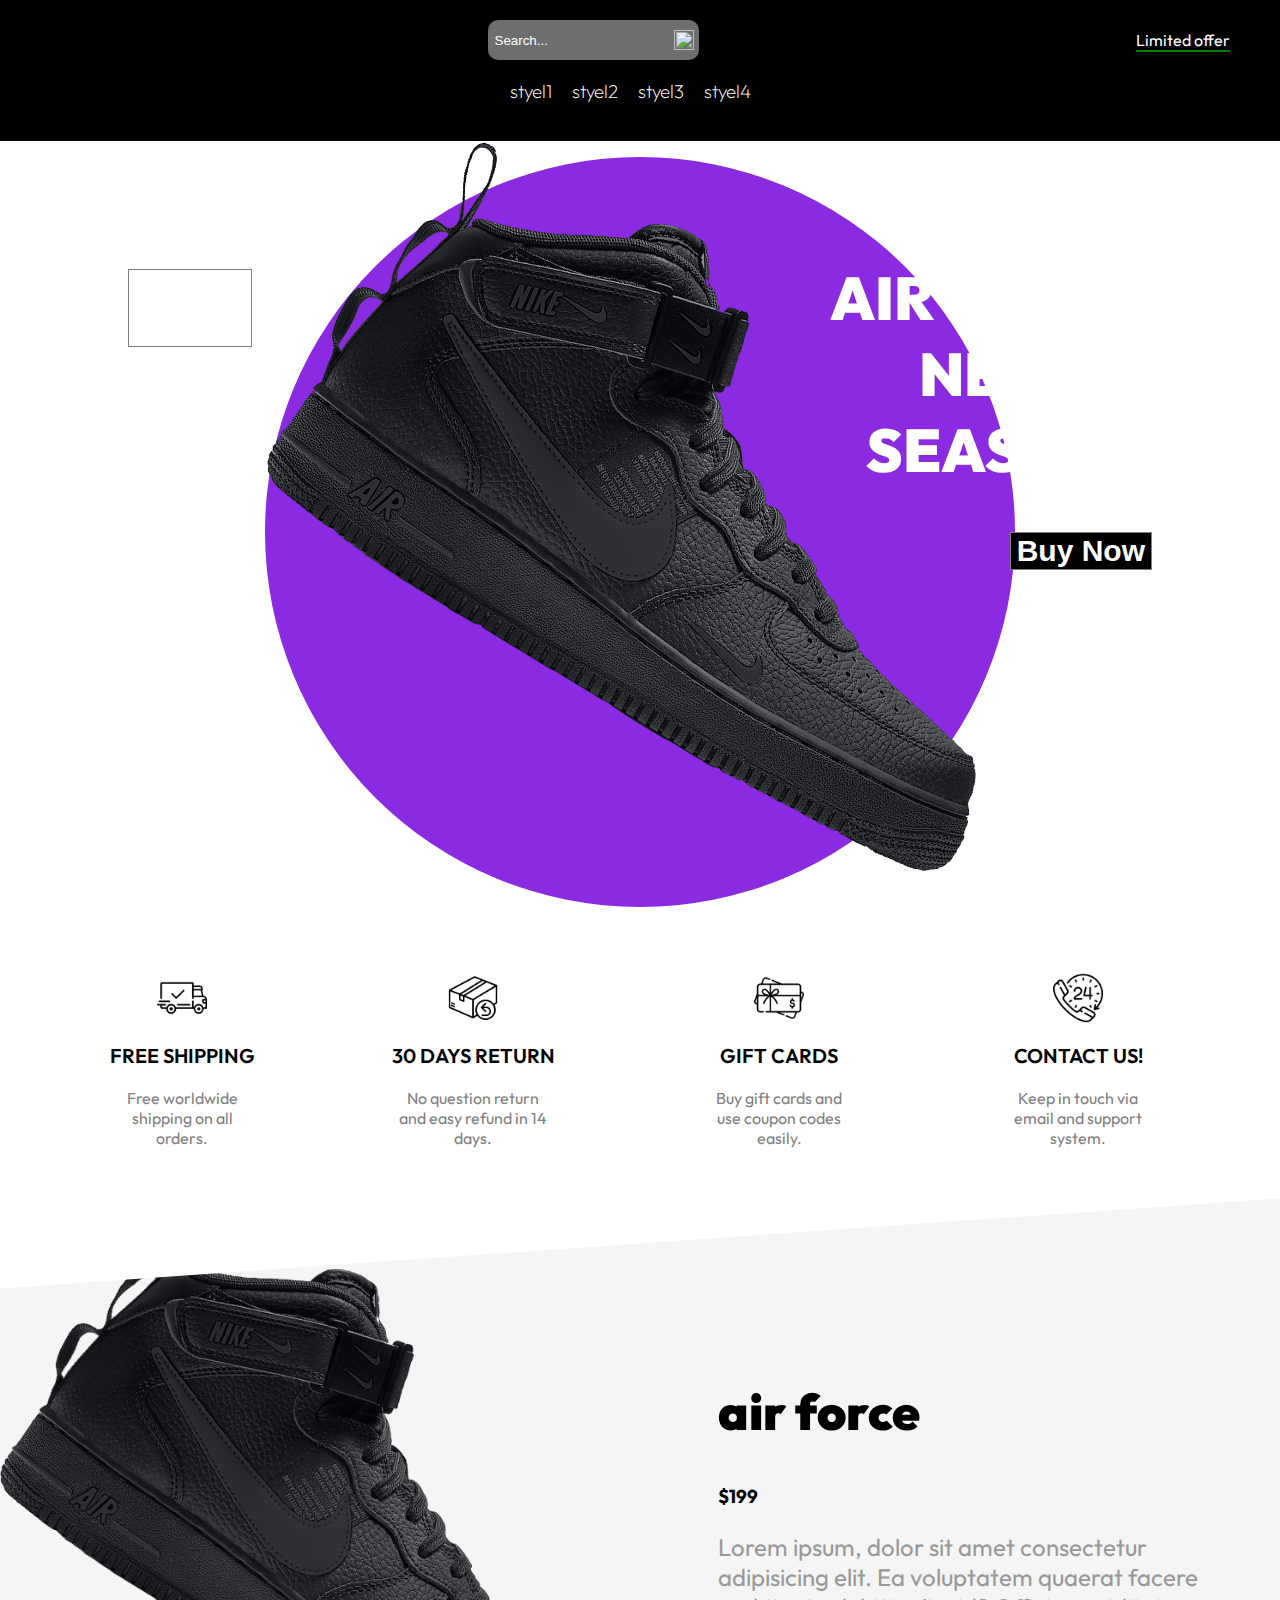
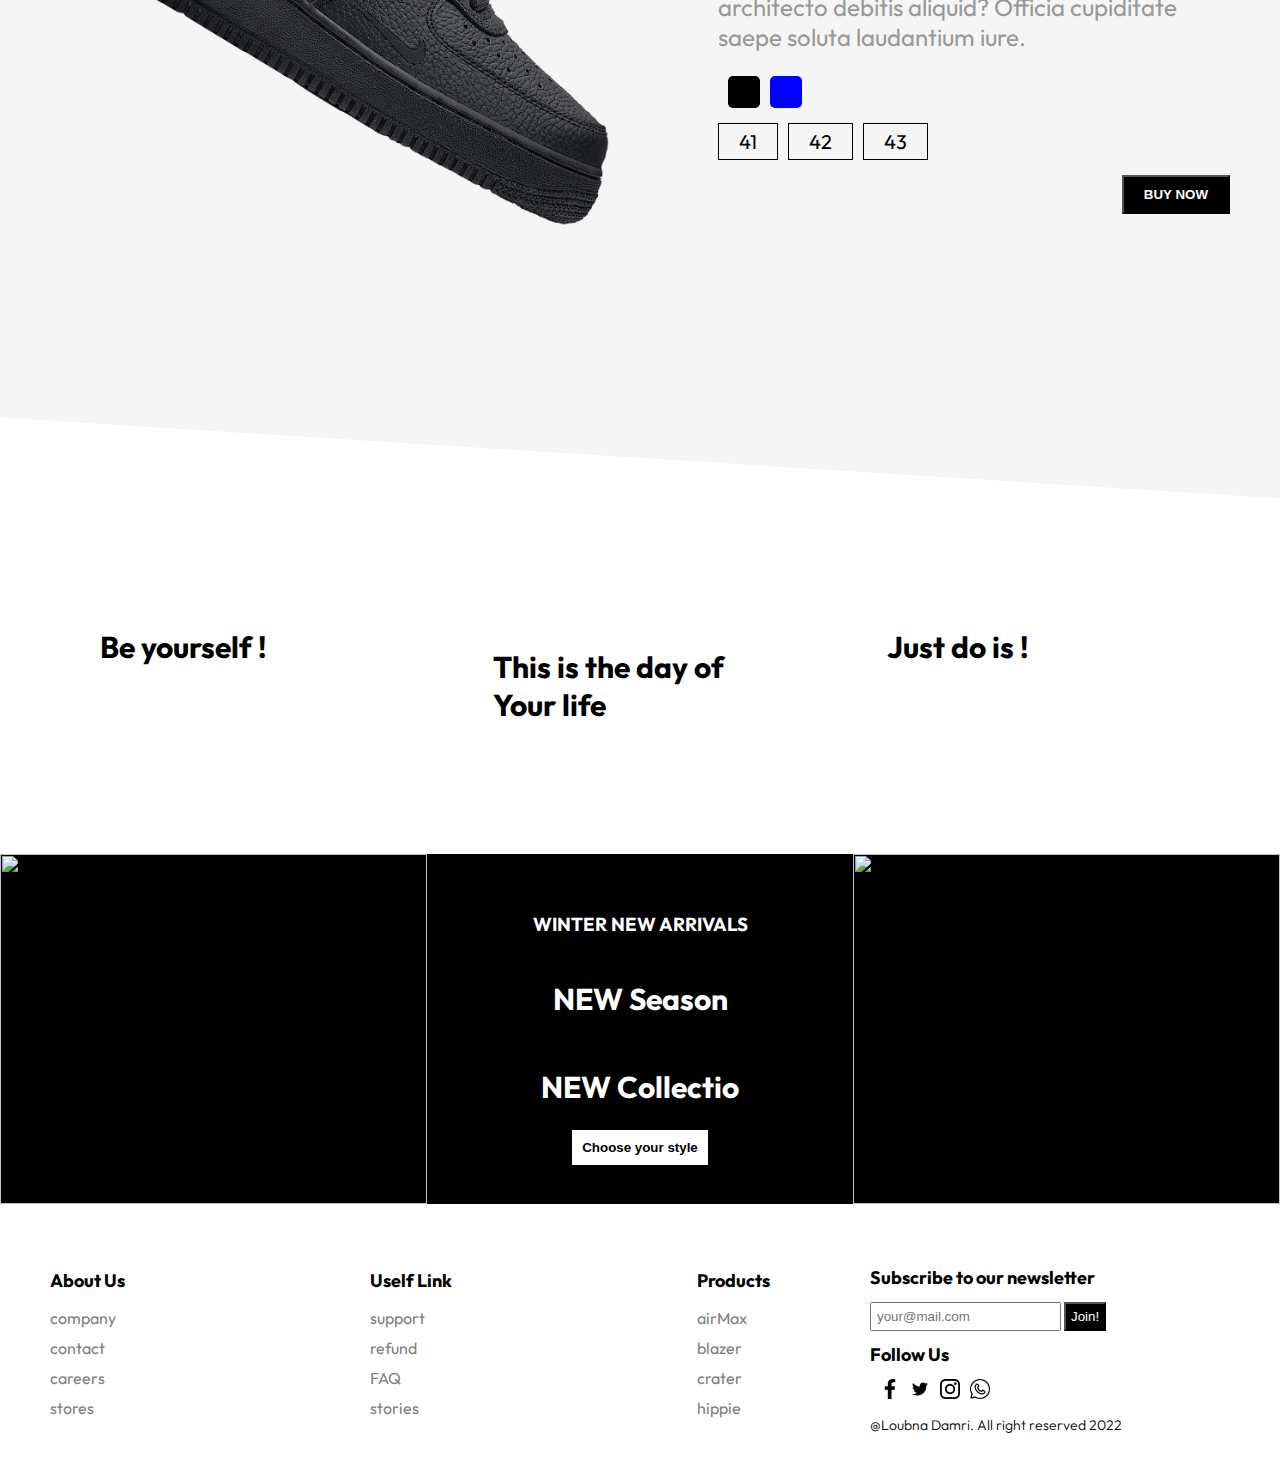
==== index.html @ 430388c8 "first commit" ====
<!DOCTYPE html>
<html lang="en">
  <head>
    <meta charset="UTF-8" />
    <meta http-equiv="X-UA-Compatible" content="IE=edge" />
    <meta name="viewport" content="width=device-width, initial-scale=1.0" />
    <link
      href="https://fonts.googleapis.com/css2?family=Outfit:wght@200;300;500;800&display=swap"
      rel="stylesheet"
    />
    <link rel="stylesheet" href="style.css" />
    <title>ChooseShose</title>
  </head>
  <body>
    <nav id="navbar">
      <div class="navTop">
        <div class="navItem">
          <img src="./img/logo.png" alt="" />
        </div>
        <div class="navItem">
          <div class="search">
            <input type="text" placeholder="Search..." class="searchInput" />
            <img src="./img/search.png" alt="" width="20" height="20" />
          </div>
        </div>
        <div class="navItem">
          <span class="limiteOffre">Limited offer</span>
        </div>
      </div>
      <div class="navBottom">
        <h3 class="menuItem">styel1</h3>
        <h3 class="menuItem">styel2</h3>
        <h3 class="menuItem">styel3</h3>
        <h3 class="menuItem">styel4</h3>
      </div>
    </nav>
    <div class="slider">
        <div class="sliderWraper">
            <div class="slideItem">
                <img src="./img/air.png" alt="" class="sliderImg">
                <div class="sliderBg"></div>
                <h1 class="sliderTitle">AIR FORCE</br> NEW</br> SEASON</h1>
                <h2 class="sliderprice">129$</h2>
                <a href="#product">
                <button class="buyButton">Buy Now</button></a>
            </div>
            <div class="slideItem">
                <img src="./img/blazer.png" alt="" class="sliderImg">
                <div class="sliderBg"></div>
                <h1 class="sliderTitle">AIR FORCE</br> NEW</br> SEASON</h1>
                <h2 class="sliderprice">119$</h2>
                <a href="#product">
                <button class="buyButton">Buy Now</button></a>
            </div>
            <div class="slideItem">
                <img src="./img/crater.png" alt="" class="sliderImg">
                <div class="sliderBg"></div>
                <h1 class="sliderTitle">AIR FORCE</br> NEW</br> SEASON</h1>
                <h2 class="sliderprice">119$</h2>
                <a href="#product">
                <button class="buyButton">Buy Now</button></a>
            </div>
            <div class="slideItem">
                <img src="./img/jordan.png" alt="" class="sliderImg">
                <div class="sliderBg"></div>
                <h1 class="sliderTitle">AIR FORCE</br> NEW</br> SEASON</h1>
                <h2 class="sliderprice">119$</h2>
                <a href="#product">
                <button class="buyButton">Buy Now</button></a>
            </div>

        </div>
    </div>

    <div class="features">
         <div class="feature">
            <img src="./img/shipped.png" alt="" class="featureIcon">
            <span class="featureTitle">FREE SHIPPING</span>
            <span class="featureDesc">Free worldwide shipping on all orders.</span>
        </div>
        <div class="feature">
            <img class="featureIcon" src="./img/parcel.png" alt="">
            <span class="featureTitle">30 DAYS RETURN</span>
            <span class="featureDesc">No question return and easy refund in 14 days.</span>
        </div>
        <div class="feature">
            <img class="featureIcon" src="./img/gift-card.png" alt="">
            <span class="featureTitle">GIFT CARDS</span>
            <span class="featureDesc">Buy gift cards and use coupon codes easily.</span>
        </div>
        <div class="feature">
            <img class="featureIcon" src="./img/24-hours.png" alt="">
            <span class="featureTitle">CONTACT US!</span>
            <span class="featureDesc">Keep in touch via email and support system.</span>
        </div>
    </div>
    <div class="product" id="product">
<img src="./img/air.png" alt="" class="prodImg">
<div class="prodDetails">
    <h2 class="prodTitle"> air force</h2>
    <h3 class="prodPrice">$199</h3>
    <p class="prodDesc">Lorem ipsum, dolor sit amet consectetur adipisicing elit. Ea voluptatem quaerat facere architecto debitis aliquid? Officia cupiditate saepe soluta laudantium iure.</p>

<div class="colors">
    <div class="color"></div>
    <div class="color"></div>
</div>
<div class="sizers">
    <div class="size">41</div>
    <div class="size">42</div>
    <div class="size">43</div>
</div>
<button class="prodButton"> BUY NOW</button>
</div>
<div class="payement">
  <h2 class="payTitle">Personal information</h2>
  <label> Name ans surname</label>
  <input type="text" placeholder="John doe" class="payInput">
  <label> Phone number</label>
  <input type="text" placeholder="+33 06 041 041 04" class="payInput">
  <label> Adress</label>
  <input type="text" placeholder="14 Rue Rivoli..." class="payInput">
  <h2 class="payTitle">Card information</h2>
  <div class="cardIcons">
    <img src="./img/visa_card.png" alt="" class="visacard">
  </div>
  <input type="password" class="payInput"  placeholder="Card number">
  <div class="cardInfo">
    <input type="text" placeholder="mm" class="payInput sm">
    <input type="text" placeholder="yyyy" class="payInput sm">
    <input type="text" placeholder="CVV" class="payInput sm">
  </div>
  <button class="payButton">Checkout!</button>
  <span class="close">X</span>
</div>
    </div>
    <div class="gallery">
      <div class="galleryItem">
        <h3 class="galleryTitle">Be yourself !</h3>
        <img src="https://images.pexels.com/photos/963697/pexels-photo-963697.jpeg?auto=compress&cs=tinysrgb&w=1260&h=750&dpr=1" alt="" class="galleryImg">
      </div>
<div class="galleryItem">
         <img src="https://images.pexels.com/photos/7242879/pexels-photo-7242879.jpeg?auto=compress&cs=tinysrgb&w=1260&h=750&dpr=1" alt="" class="galleryImg">
        
     <h3 class="galleryTitle">This is the day of Your life</h3> 
    </div>
      <div class="galleryItem">
        <h3 class="galleryTitle">Just do is !</h3>
       <img src="https://images.pexels.com/photos/4348638/pexels-photo-4348638.jpeg?auto=compress&cs=tinysrgb&w=1260&h=750&dpr=1" alt="" class="galleryImg">
      </div>
      
    </div>
    <div class="newSeason">
      <div class="nsItem">
        <img src="https://images.pexels.com/photos/601177/pexels-photo-601177.jpeg?auto=compress&cs=tinysrgb&w=1260&h=750&dpr=1" alt="" class="nsImg">
      </div>
      <div class="nsItem">
       <h3 class="nsTitleSm">WINTER NEW ARRIVALS</h3> 
       <h2 class="nsTitle">NEW Season</h2>
       <h2 class="nsTitle">NEW Collectio</h2>
       <a href="#navbar">
        <button class="nsBtn">Choose your style</button>
       </a>

      </div>
      <div class="nsItem">
        <img src="https://images.pexels.com/photos/6346/healthy-light-woman-legs.jpg?auto=compress&cs=tinysrgb&w=1260&h=750&dpr=1" alt="" class="nsImg">
      </div>
    </div>
    <footer>
      <div class="footerleft">
        <div class="footerMenu">
          <h2 class="fooTitle">About Us</h2>
          <ul class="fooMenuList">
            <li class="fooListItem">company</li>
            <li class="fooListItem">contact</li>
            <li class="fooListItem">careers</li>
            <li class="fooListItem">stores</li>
          </ul>
        </div>
        <div class="footerMenu">
          <h2 class="fooTitle">Uself Link</h2>
          <ul class="fooMenuList">
            <li class="fooListItem">support</li>
            <li class="fooListItem">refund</li>
            <li class="fooListItem">FAQ</li>
            <li class="fooListItem">stories</li>
          </ul>
        </div>
        <div class="footerMenu">
          <h2 class="fooTitle">Products</h2>
          <ul class="fooMenuList">
            <li class="fooListItem">airMax</li>
            <li class="fooListItem">blazer</li>
            <li class="fooListItem">crater</li>
            <li class="fooListItem">hippie</li>
          </ul>
        </div>
      </div>
      <div class="footerRight">
        <div class="footerMenuRight">
          <h1 class="fooTitle"> Subscribe to our newsletter</h1>
          <div class="fooMail">
            <input type="text" placeholder="your@mail.com" class="fooInput">
            <button class="fooBtn">Join!</button>
          </div>
        </div>
        <div class="footerMenuRight">
          <h1 class="fooTitle"> Follow Us</h1>
          <div class="fooMail">
           <div class="fooIcons">
            <img src="./img/facebook.png" alt="" class="fooIcon">
            <img src="./img/twitter.png" alt="" class="fooIcon">
            <img src="./img/instagram.png" alt="" class="fooIcon">
            <img src="./img/whatsapp.png" alt="" class="fooIcon">
           </div>
          </div>
        </div>

        <div class="footerMenuRight">
          <span class="copyright">@Loubna Damri. All right reserved 2022</span>
        </div>
      </div>
    </footer>
    <script src="app.js"></script>
  </body>
</html>
---- style.css ----
body{
    font-family: 'Outfit', sans-serif;
    margin: 0;
    padding: 0;
}
html{scroll-behavior: smooth;}

nav{
    background-color: black;
    color: white;
    padding: 20px 50px;
}
.navTop{
    display: flex;
    align-items: center;
    justify-content: space-between;
}
.search{
    display: flex;
    align-items: center;
    padding: 10px 5px;
    background-color: rgba(191, 193, 193, 0.573) ;
    border-radius: 10px;

}
.searchInput{
    border: none;
    background-color: transparent;
}
.searchInput::placeholder{
    color: white;
}
.limiteOffre{
    color: white;
    border-bottom: 2px solid green;
    cursor: pointer;
}
.navBottom{
    display: flex;
    align-items: center;
    justify-content: center; 
}
.menuItem{
    margin-right: 20px ;
    font-weight: 200;
    cursor: pointer;
}
.slider{
   background: url("https://images.unsplash.com/photo-1604147495798-57beb5d6af73?ixlib=rb-1.2.1&ixid=MnwxMjA3fDB8MHxwaG90by1wYWdlfHx8fGVufDB8fHx8&auto=format&fit=crop&w=2370&q=80");
  clip-path: polygon(0 0, 100% 0, 100% 100%, 0 100%);
  overflow: hidden;
}
.sliderWraper{
    display: flex;
    width: 500vw;
    transition: all 1.5s ease-in-out;
}
.slideItem{
    width: 100vw;
  display: flex;
  align-items: center;
  justify-content: center;
  position: relative;
}
.sliderTitle{
    position: absolute;
  top: 10%;
  right: 10%;
  font-size: 60px;
  font-weight: 900;
  text-align: center;
  color: white;
  z-index: 1;

}
.sliderprice{
  position: absolute;
  top: 10%;
  left: 10%;
  font-size: 60px;
  font-weight: 300;
  text-align: center;
  color: white;
  border: 1px solid gray;
  z-index: 1;
}
.sliderBg{
    width: 750px;
    height: 750px;
    border-radius: 50%;
    background-color: yellow;
    position: absolute;

}
.sliderImg{
    z-index: 1;
}
.buyButton{
   position: absolute;
  top: 50%;
  right: 10%;
  font-size: 30px;
  font-weight: 900;
  color: white;
  border: 1px solid gray;
  background-color: black;
  z-index: 1;
  cursor: pointer;
}
.buyButton:hover{
    background-color: red;
}
.slideItem:nth-child(1) .sliderBg{
    background-color: blueviolet;
}
.slideItem:nth-child(2) .sliderBg{
    background-color: yellow;
}
.slideItem:nth-child(3) .sliderBg{
    background-color: rgb(0, 255, 85);
}
.slideItem:nth-child(4) .sliderBg{
    background-color: rgb(226, 43, 58);
}
.features{
    display: flex;
    align-items: center;
    justify-content: space-between;
    padding: 50px;
}
.featureIcon{
    width: 50px;
    height: 50px;
}
.feature{
    display: flex;
    flex-direction: column;
    align-items: center;
    text-align: center;
}
.featureTitle{
    font-size: 20px;
    font-weight: 600;
    margin: 20px;
}
.featureDesc{
    color: grey;
    width: 50%;
    height: 100%;
}
.product{
    height: 100vh;
clip-path: polygon(0 10%, 100% 0, 100% 100%, 0 91%);
    background-color: whitesmoke;
    position: relative;
}
.prodImg{
    width:50% ;
}

.prodDetails{
    position: absolute;
    top: 10%;
    right: 0;
    width: 40%;
    padding: 50px;
}

.prodTitle{
    font-size: 50px;
    font-weight: 900;
}

.prodDesc{
    font-size: 24px;
    color: rgb(152, 152, 152);
}
.colors,.sizers{
    display: flex;
    margin: 15px 0;

}
.color{
    width: 32px;
    height: 32px;
    background-color: black;
    margin-left: 10px;
    cursor: pointer;
    border-radius: 5px;
}
.color:last-child{
    background-color: blue;

}

.size{
    padding:5px 20px;
    border: 1px solid black;
    margin-right: 10px;
    cursor: pointer;
    font-size: 20px;
}
.prodButton{
    float: right;
    background-color: black;
    color: white;
    font-weight: 600;
    cursor: pointer;
    padding: 10px 20px;
}
.prodButton:hover{
    background-color: red;
}
.payement{
    width: 500px;
    height: 500px;
    background-color: rgb(255, 255, 255);
    position: absolute;
    margin:  auto;
    top: 0;
    bottom: 0;
    right: 0;
    left: 0;
    padding: 10px 50px;
    display: none;
    flex-direction: column;
    -webkit-box-shadow: 0px 0px 5px 1px rgba(0,0,0,0.71); 
box-shadow: 0px 0px 5px 1px rgba(0,0,0,0.21);
}
.payTitle{
    font-size: 20px;
    color: lightgrey;
}
.payInput{
    padding: 10px;
    margin: 10px 0;
    border: none;
    border-bottom: 1px solid lightgrey;
}
.payInput:hover{
    border: none;
    border-bottom: 2px solid grey;
}
.payInput::placeholder{
    color:  rgb(203, 203, 203);
}
label{
    font-size: 15px;
font-weight: 300;
}

.visacard{
    width: 15%;
}
.cardIcons{
    display: flex; 
}
.cardInfo{
    display: flex;
    justify-content: space-between;
}
.sm{
    width: 20%;
}
.payButton{
    position: absolute;
    height: 40px;
    bottom: -40px;
     width: 100%;
    left: 0;
    background-color: #00ba00;
    border: none;
    color: white;
    font-weight: 700;
    font-size: 15px;
    -webkit-box-shadow: 0px 0px 5px 1px rgba(0,0,0,0.71); 
box-shadow: 0px 0px 5px 1px rgba(0,0,0,0.21);
}

.close{
    width: 20px;
    height: 20px;
    position: absolute;
    background-color: lightgrey;
    color: white;
    top: 10px;
    right: 10px;
    display: flex;
    align-items: center;
    justify-content: center;
    cursor: pointer;
    padding: 2px;
}

.gallery{
    padding: 50px;
    display: flex;
}
.galleryItem{
    flex: 1;
    padding: 50px;
}
.galleryImg{
    width: 100%;
}
.gallery h3{
    font-size: 30px;
}
.newSeason{
    display: flex;
}
.nsItem{
flex: 1;
background-color: black;
color:white;
display: flex;
flex-direction: column;
justify-content: center;
align-items: center;
}
.nsImg{
width: 100%;
height: 350px;
}
.nsTitle{
    font-size: 30px;
}

.nsBtn{
    padding: 10px;
    background-color: white;
    font-weight: 800;
    cursor: pointer;
    border: none;

}

footer{
display: flex;

}
.footerleft{
    flex: 2;
    display: flex;
    justify-content: space-between;
    padding: 50px;
}
.footerRight{
    flex: 1;
    padding: 50px;
    flex-direction: column;
     display: flex;
    justify-content: space-between;
    

}


.fooTitle{
    font-size: 18px;
}
.fooMenuList{
    padding: 0;
    list-style: none;

}

.fooListItem{
    margin-bottom: 10px;
    color:grey ;
    cursor: pointer;
}
.fooBtn{
    padding: 5px;
    background-color: black;
    color: white;
}
.fooInput{
     padding: 5px;
}

.fooIcons{
display: flex;
margin-bottom: 15px;
}
.fooIcon{
width: 20px;
height: 20px;
margin-left: 10px;
}
.copyright{
font-weight: 300;
font-size: 14px;
}

@media screen and (max-width:480px){
    nav{
        padding: 20px;
    }
    .search{
        display: none;
    }
    .menuItem{
        margin: 20px;
        font-weight: 700;
        font-size:20px ;
    }
    .navBottom{
        flex-wrap:wrap ;
    }
    .slider{
        clip-path: none;
    }
    .sliderImg{
        width: 90%;
    }
    .sliderBg{
        width: 100%;
        height: 100%;
    }
    .sliderTitle{
        display: none;
    }
    .sliderprice{
        top: unset;
        bottom: -50px;
        left: 0;
        background-color: rgb(240, 238, 238);
    }  
    .buyButton{

        right: 0;
        top: 0;
    }
    .features{
        flex-direction: column;
    }
    .feature{
        margin: 10px 0;
    }
    .product{
        clip-path: none;
        display: flex;
        flex-direction: column;
        align-items: center;
        height: 100%;
        
    }
    .prodDetails{
        width: 100%;
        padding: 0 0 45px 0;
        display: flex;
        flex-direction: column;
        align-items: center;
        text-align: center;
        position: relative;
        top: 0;
    }

    .prodPrice{
        font-size: 30px;
    }
    .prodTitle{
        font-size: 50px;
        margin: 0;
    }
    .prodImg{
        margin: 25px 0;
        width: 80%;
    }
    .gallery{
        display: none;
    }
    .newSeason{
        flex-direction: column;
        
    }
    .nsItem:nth-child(2){
        padding-bottom: 30px;
    }
    .nsBtn{font-size: 20px;
    padding: 15px;}
    footer{
        flex-direction: column;
        align-items: center;
    }
    .footerleft{
        padding: 20px;
        width: 90%;
    }
    .footerRight{
         padding: 20px;
        width: 90%;
        align-items: center;
        background-color: whitesmoke;
    }
    .payement{
        width: 90%;
        padding: 20px;
    }

}
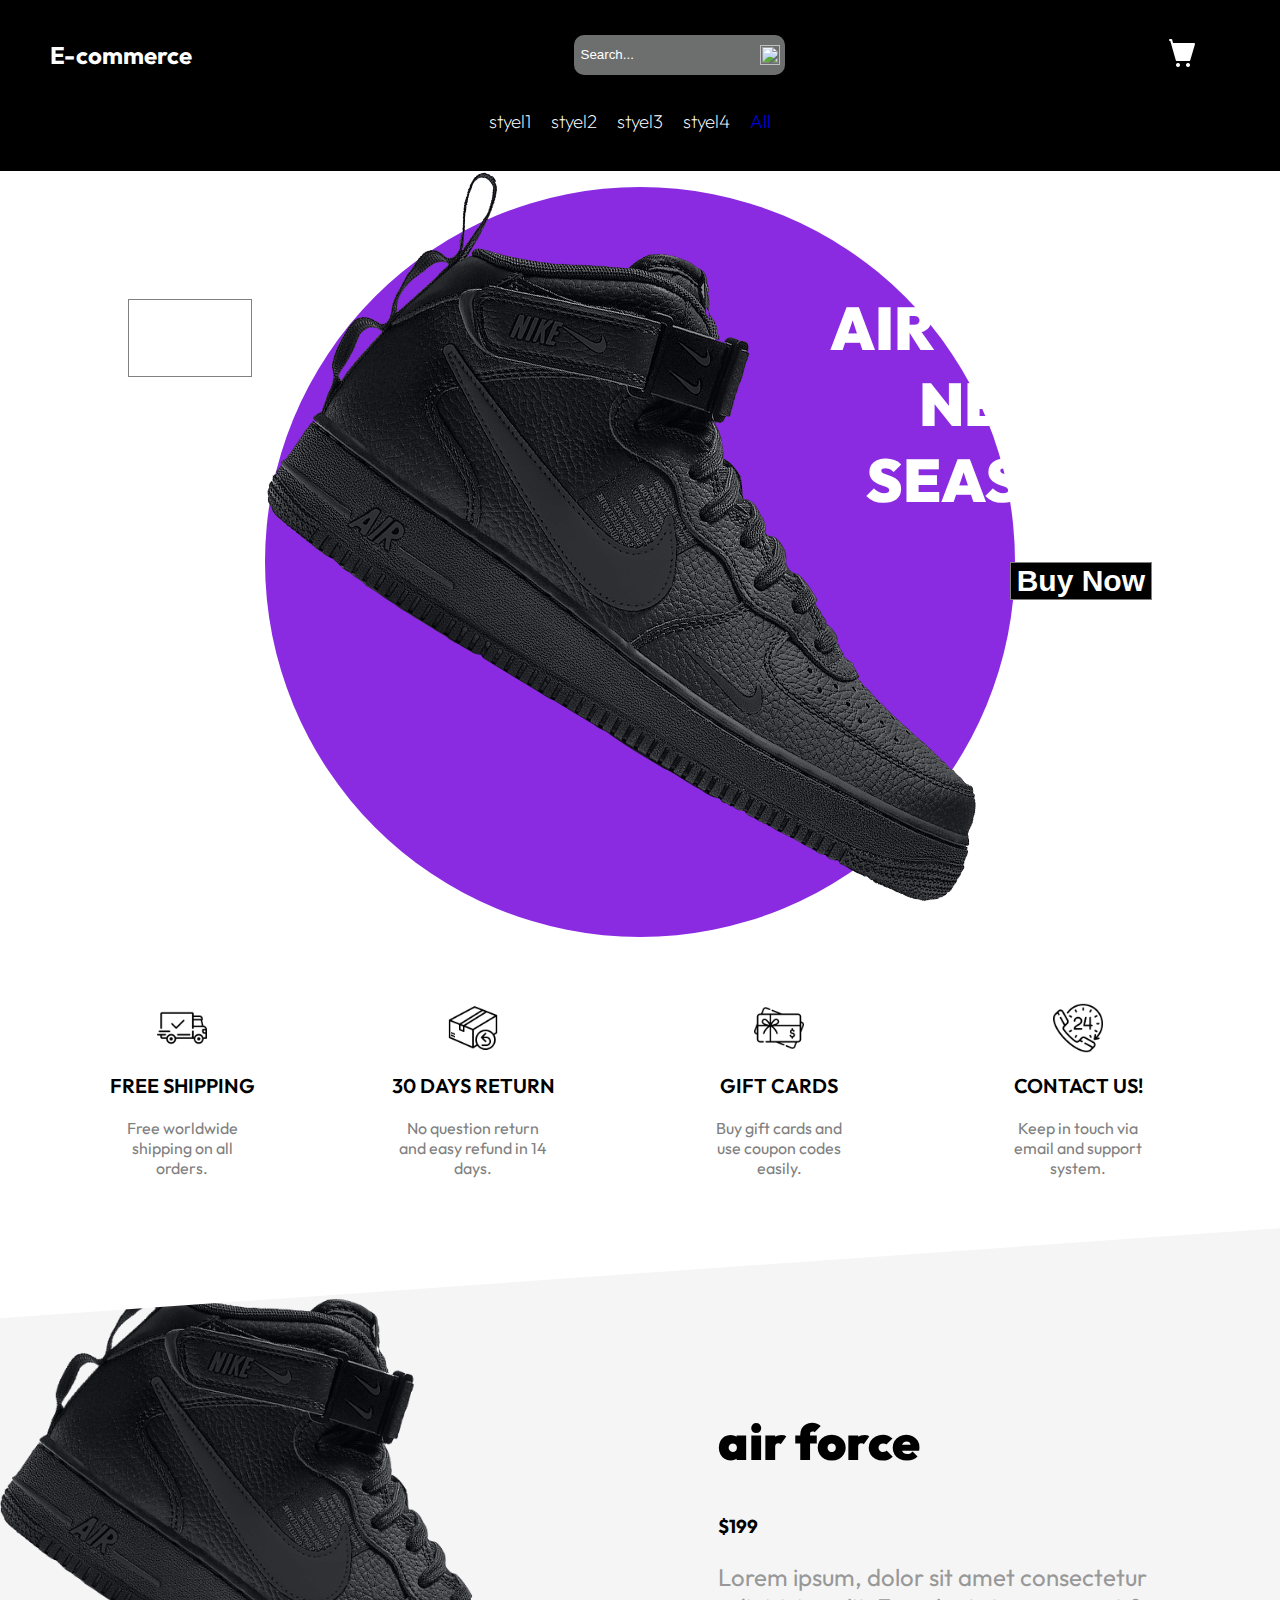
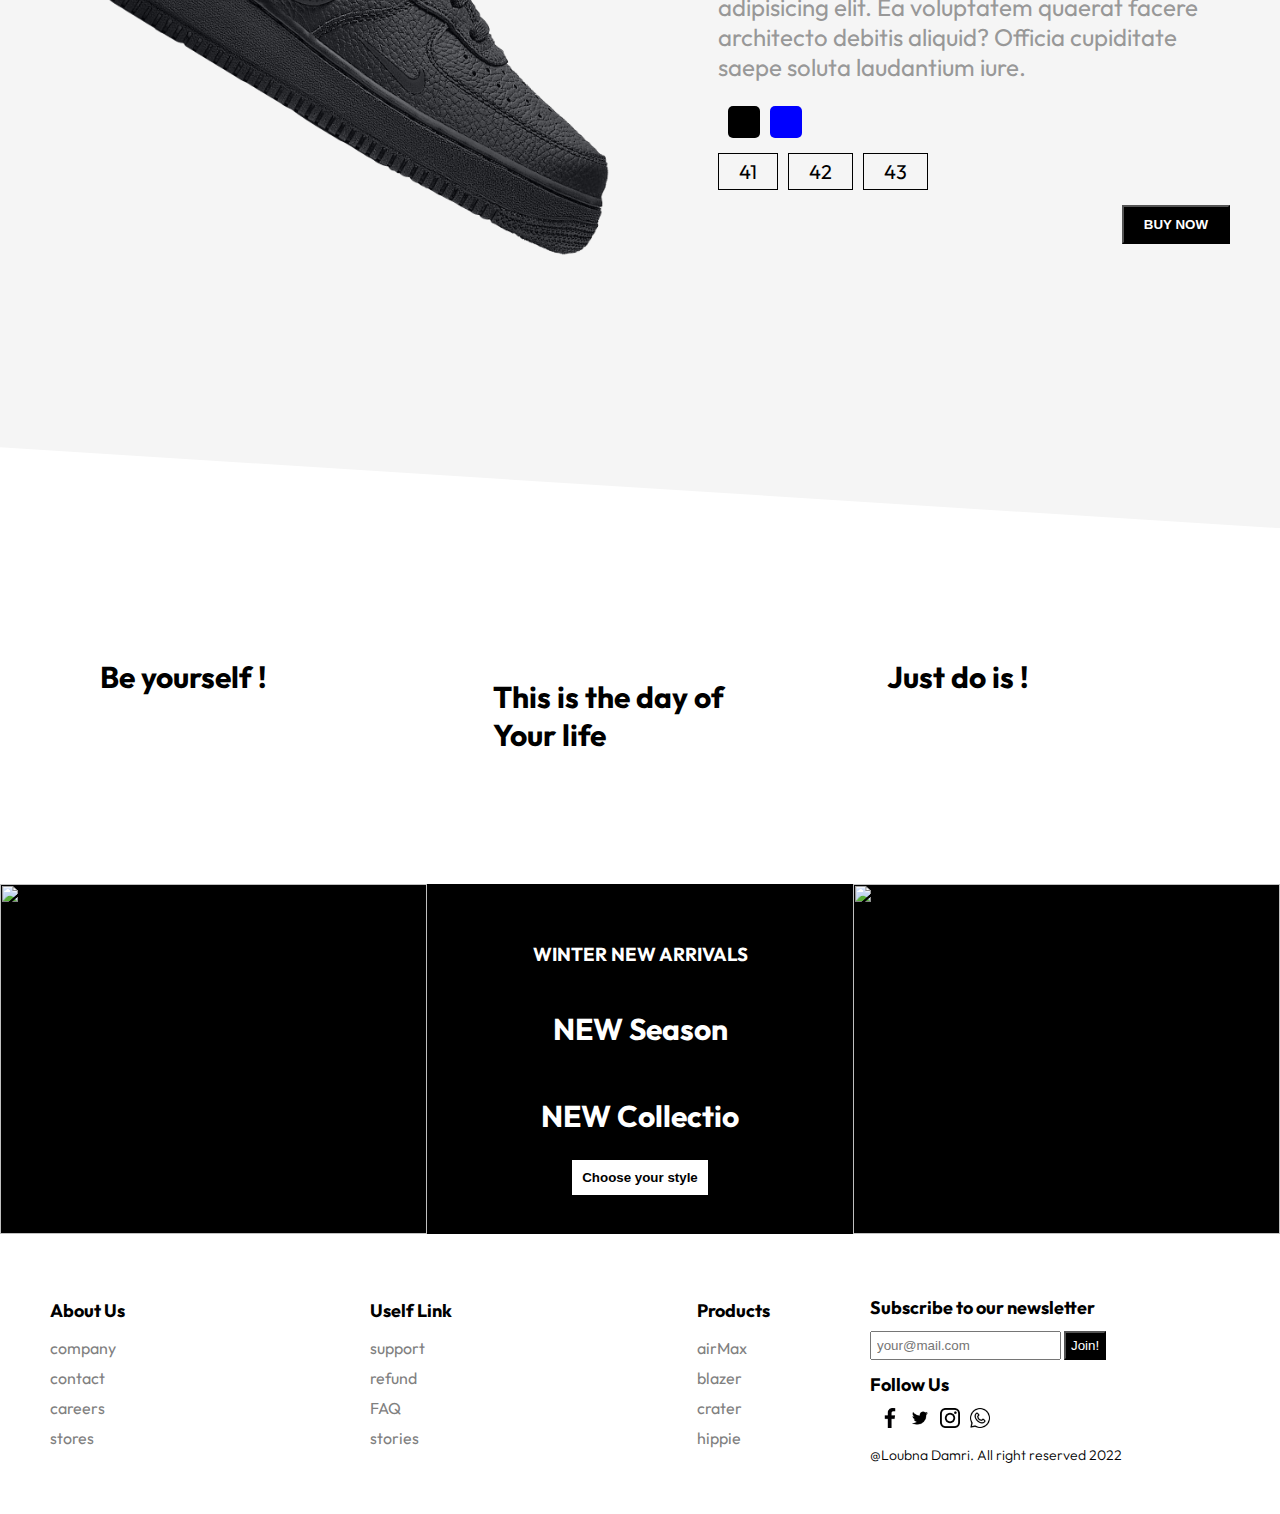
==== commit 06ee7447: "display all product" ====
--- a/index.html
+++ b/index.html
@@ -8,6 +8,7 @@
       href="https://fonts.googleapis.com/css2?family=Outfit:wght@200;300;500;800&display=swap"
       rel="stylesheet"
     />
+    <link rel="stylesheet" href="https://cdnjs.cloudflare.com/ajax/libs/font-awesome/4.7.0/css/font-awesome.min.css">
     <link rel="stylesheet" href="style.css" />
     <title>ChooseShose</title>
   </head>
@@ -15,7 +16,8 @@
     <nav id="navbar">
       <div class="navTop">
         <div class="navItem">
-          <img src="./img/logo.png" alt="" />
+          <a href="index.html" class="logo">
+          <h2>E-commerce</h2></a>
         </div>
         <div class="navItem">
           <div class="search">
@@ -24,7 +26,7 @@
           </div>
         </div>
         <div class="navItem">
-          <span class="limiteOffre">Limited offer</span>
+          <span class="myCart"><img src="./img/chariot.png" alt="" class="iconCart"></span>
         </div>
       </div>
       <div class="navBottom">
@@ -32,6 +34,7 @@
         <h3 class="menuItem">styel2</h3>
         <h3 class="menuItem">styel3</h3>
         <h3 class="menuItem">styel4</h3>
+        <h3 class="menuItem"><a href="allProd.html">All</a></h3>
       </div>
     </nav>
     <div class="slider">
--- a/style.css
+++ b/style.css
@@ -1,69 +1,81 @@
-body{
-    font-family: 'Outfit', sans-serif;
-    margin: 0;
-    padding: 0;
-}
-html{scroll-behavior: smooth;}
-
-nav{
-    background-color: black;
-    color: white;
-    padding: 20px 50px;
-}
-.navTop{
-    display: flex;
-    align-items: center;
-    justify-content: space-between;
-}
-.search{
-    display: flex;
-    align-items: center;
-    padding: 10px 5px;
-    background-color: rgba(191, 193, 193, 0.573) ;
-    border-radius: 10px;
-
-}
-.searchInput{
-    border: none;
-    background-color: transparent;
-}
-.searchInput::placeholder{
-    color: white;
-}
-.limiteOffre{
-    color: white;
-    border-bottom: 2px solid green;
-    cursor: pointer;
-}
-.navBottom{
-    display: flex;
-    align-items: center;
-    justify-content: center; 
-}
-.menuItem{
-    margin-right: 20px ;
-    font-weight: 200;
-    cursor: pointer;
-}
-.slider{
-   background: url("https://images.unsplash.com/photo-1604147495798-57beb5d6af73?ixlib=rb-1.2.1&ixid=MnwxMjA3fDB8MHxwaG90by1wYWdlfHx8fGVufDB8fHx8&auto=format&fit=crop&w=2370&q=80");
+body {
+  font-family: 'Outfit', sans-serif;
+  margin: 0;
+  padding: 0;
+}
+html {
+  scroll-behavior: smooth;
+}
+
+nav {
+  background-color: black;
+  color: white;
+  padding: 20px 50px;
+}
+a {
+  text-decoration: none;
+}
+.logo {
+  color: white;
+  font-weight: 100;
+}
+.navTop {
+  display: flex;
+  align-items: center;
+  justify-content: space-between;
+}
+.search {
+  display: flex;
+  align-items: center;
+  padding: 10px 5px;
+  background-color: rgba(191, 193, 193, 0.573);
+  border-radius: 10px;
+}
+.searchInput {
+  border: none;
+  background-color: transparent;
+}
+.searchInput::placeholder {
+  color: white;
+}
+.myCart {
+  cursor: pointer;
+}
+.myCart:hover {
+ border-bottom: 2px solid #00ba00;
+}
+.iconCart{
+  width: 50%;
+}
+.navBottom {
+  display: flex;
+  align-items: center;
+  justify-content: center;
+}
+.menuItem {
+  margin-right: 20px;
+  font-weight: 200;
+  cursor: pointer;
+}
+.slider {
+  background: url('https://images.unsplash.com/photo-1604147495798-57beb5d6af73?ixlib=rb-1.2.1&ixid=MnwxMjA3fDB8MHxwaG90by1wYWdlfHx8fGVufDB8fHx8&auto=format&fit=crop&w=2370&q=80');
   clip-path: polygon(0 0, 100% 0, 100% 100%, 0 100%);
   overflow: hidden;
 }
-.sliderWraper{
-    display: flex;
-    width: 500vw;
-    transition: all 1.5s ease-in-out;
-}
-.slideItem{
-    width: 100vw;
+.sliderWraper {
+  display: flex;
+  width: 500vw;
+  transition: all 1.5s ease-in-out;
+}
+.slideItem {
+  width: 100vw;
   display: flex;
   align-items: center;
   justify-content: center;
   position: relative;
 }
-.sliderTitle{
-    position: absolute;
+.sliderTitle {
+  position: absolute;
   top: 10%;
   right: 10%;
   font-size: 60px;
@@ -71,9 +83,8 @@
   text-align: center;
   color: white;
   z-index: 1;
-
-}
-.sliderprice{
+}
+.sliderprice {
   position: absolute;
   top: 10%;
   left: 10%;
@@ -84,19 +95,18 @@
   border: 1px solid gray;
   z-index: 1;
 }
-.sliderBg{
-    width: 750px;
-    height: 750px;
-    border-radius: 50%;
-    background-color: yellow;
-    position: absolute;
-
-}
-.sliderImg{
-    z-index: 1;
-}
-.buyButton{
-   position: absolute;
+.sliderBg {
+  width: 750px;
+  height: 750px;
+  border-radius: 50%;
+  background-color: yellow;
+  position: absolute;
+}
+.sliderImg {
+  z-index: 1;
+}
+.buyButton {
+  position: absolute;
   top: 50%;
   right: 10%;
   font-size: 30px;
@@ -107,396 +117,560 @@
   z-index: 1;
   cursor: pointer;
 }
-.buyButton:hover{
-    background-color: red;
-}
-.slideItem:nth-child(1) .sliderBg{
-    background-color: blueviolet;
-}
-.slideItem:nth-child(2) .sliderBg{
-    background-color: yellow;
-}
-.slideItem:nth-child(3) .sliderBg{
-    background-color: rgb(0, 255, 85);
-}
-.slideItem:nth-child(4) .sliderBg{
-    background-color: rgb(226, 43, 58);
-}
-.features{
+.buyButton:hover {
+  background-color: red;
+}
+.slideItem:nth-child(1) .sliderBg {
+  background-color: blueviolet;
+}
+.slideItem:nth-child(2) .sliderBg {
+  background-color: yellow;
+}
+.slideItem:nth-child(3) .sliderBg {
+  background-color: rgb(0, 255, 85);
+}
+.slideItem:nth-child(4) .sliderBg {
+  background-color: rgb(226, 43, 58);
+}
+.features {
+  display: flex;
+  align-items: center;
+  justify-content: space-between;
+  padding: 50px;
+}
+.featureIcon {
+  width: 50px;
+  height: 50px;
+}
+.feature {
+  display: flex;
+  flex-direction: column;
+  align-items: center;
+  text-align: center;
+}
+.featureTitle {
+  font-size: 20px;
+  font-weight: 600;
+  margin: 20px;
+}
+.featureDesc {
+  color: grey;
+  width: 50%;
+  height: 100%;
+}
+.product {
+  height: 100vh;
+  clip-path: polygon(0 10%, 100% 0, 100% 100%, 0 91%);
+  background-color: whitesmoke;
+  position: relative;
+}
+.prodImg {
+  width: 50%;
+}
+
+.prodDetails {
+  position: absolute;
+  top: 10%;
+  right: 0;
+  width: 40%;
+  padding: 50px;
+}
+
+.prodTitle {
+  font-size: 50px;
+  font-weight: 900;
+}
+
+.prodDesc {
+  font-size: 24px;
+  color: rgb(152, 152, 152);
+}
+.colors,
+.sizers {
+  display: flex;
+  margin: 15px 0;
+}
+.color {
+  width: 32px;
+  height: 32px;
+  background-color: black;
+  margin-left: 10px;
+  cursor: pointer;
+  border-radius: 5px;
+}
+.color:last-child {
+  background-color: blue;
+}
+
+.size {
+  padding: 5px 20px;
+  border: 1px solid black;
+  margin-right: 10px;
+  cursor: pointer;
+  font-size: 20px;
+}
+.prodButton {
+  float: right;
+  background-color: black;
+  color: white;
+  font-weight: 600;
+  cursor: pointer;
+  padding: 10px 20px;
+}
+.prodButton:hover {
+  background-color: red;
+}
+.payement {
+  width: 500px;
+  height: 500px;
+  background-color: rgb(255, 255, 255);
+  position: absolute;
+  margin: auto;
+  top: 0;
+  bottom: 0;
+  right: 0;
+  left: 0;
+  padding: 10px 50px;
+  display: none;
+  flex-direction: column;
+  -webkit-box-shadow: 0px 0px 5px 1px rgba(0, 0, 0, 0.71);
+  box-shadow: 0px 0px 5px 1px rgba(0, 0, 0, 0.21);
+}
+.payTitle {
+  font-size: 20px;
+  color: lightgrey;
+}
+.payInput {
+  padding: 10px;
+  margin: 10px 0;
+  border: none;
+  border-bottom: 1px solid lightgrey;
+}
+.payInput:hover {
+  border: none;
+  border-bottom: 2px solid grey;
+}
+.payInput::placeholder {
+  color: rgb(203, 203, 203);
+}
+label {
+  font-size: 15px;
+  font-weight: 300;
+}
+
+.visacard {
+  width: 15%;
+}
+.cardIcons {
+  display: flex;
+}
+.cardInfo {
+  display: flex;
+  justify-content: space-between;
+}
+.sm {
+  width: 20%;
+}
+.payButton {
+  position: absolute;
+  height: 40px;
+  bottom: -40px;
+  width: 100%;
+  left: 0;
+  background-color: #00ba00;
+  border: none;
+  color: white;
+  font-weight: 700;
+  font-size: 15px;
+  -webkit-box-shadow: 0px 0px 5px 1px rgba(0, 0, 0, 0.71);
+  box-shadow: 0px 0px 5px 1px rgba(0, 0, 0, 0.21);
+}
+
+.close {
+  width: 20px;
+  height: 20px;
+  position: absolute;
+  background-color: lightgrey;
+  color: white;
+  top: 10px;
+  right: 10px;
+  display: flex;
+  align-items: center;
+  justify-content: center;
+  cursor: pointer;
+  padding: 2px;
+}
+
+.gallery {
+  padding: 50px;
+  display: flex;
+}
+.galleryItem {
+  flex: 1;
+  padding: 50px;
+}
+.galleryImg {
+  width: 100%;
+}
+.gallery h3 {
+  font-size: 30px;
+}
+.newSeason {
+  display: flex;
+}
+.nsItem {
+  flex: 1;
+  background-color: black;
+  color: white;
+  display: flex;
+  flex-direction: column;
+  justify-content: center;
+  align-items: center;
+}
+.nsImg {
+  width: 100%;
+  height: 350px;
+}
+.nsTitle {
+  font-size: 30px;
+}
+
+.nsBtn {
+  padding: 10px;
+  background-color: white;
+  font-weight: 800;
+  cursor: pointer;
+  border: none;
+}
+
+footer {
+  display: flex;
+}
+.footerleft {
+  flex: 2;
+  display: flex;
+  justify-content: space-between;
+  padding: 50px;
+}
+.footerRight {
+  flex: 1;
+  padding: 50px;
+  flex-direction: column;
+  display: flex;
+  justify-content: space-between;
+}
+
+.fooTitle {
+  font-size: 18px;
+}
+.fooMenuList {
+  padding: 0;
+  list-style: none;
+}
+
+.fooListItem {
+  margin-bottom: 10px;
+  color: grey;
+  cursor: pointer;
+}
+.fooBtn {
+  padding: 5px;
+  background-color: black;
+  color: white;
+}
+.fooInput {
+  padding: 5px;
+}
+
+.fooIcons {
+  display: flex;
+  margin-bottom: 15px;
+}
+.fooIcon {
+  width: 20px;
+  height: 20px;
+  margin-left: 10px;
+}
+.copyright {
+  font-weight: 300;
+  font-size: 14px;
+}
+
+/* --------------------------------------------------------all products */
+.allProTitle {
+  font-size: 30px;
+  font-weight: 800;
+  text-align: center;
+  margin: 25px 5px;
+}
+
+.allProd {
+  margin: 0 auto;
+}
+
+.shopContent {
+  max-width: 1400px;
+  margin: 0 auto;
+  display: grid;
+  gap: 1rem;
+  justify-items: center;
+}
+.shopBox {
+  width: 250px;
+  flex: 1;
+  -webkit-box-shadow: 1px 1px 12px 2px rgba(0, 0, 0, 0.15);
+  box-shadow: 1px 1px 12px 2px rgba(0, 0, 0, 0.16);
+  display: flex;
+  flex-direction: column;
+  align-items: center;
+  padding: 15px;
+  margin: 20px;
+}
+.shopBox:hover {
+  border: 1px solid #000000;
+}
+.imgBox {
+  width: 80%;
+  margin: 5px;
+}
+.priceBox {
+  font-size: 20px;
+  font-weight: 300;
+}
+.add-cart {
+  margin: 15px 5px;
+  padding: 10px;
+  color: #fff;
+  background-color: #00ba00;
+  border: none;
+  font-size: 15px 20px;
+  font-weight: 600;
+  cursor: pointer;
+}
+/* -------------cart */
+.cart {
+  background-color: black;
+  border-left: 1px solid rgba(255, 255, 255, 0.5);
+  width: 350px;
+  min-height: 100vh;
+  right: -100%;
+  top: 0;
+  padding: 15px;
+  position: fixed;
+  -webkit-box-shadow: 1px 1px 12px 2px rgba(0, 0, 0, 0.15);
+  box-shadow: 1px 1px 12px 2px rgba(0, 0, 0, 0.16);
+  transform: 0.3s;
+}
+.cart.active{
+  right: 0;
+}
+
+.titleCart {
+  font-size: 20px;
+  font-weight: 800;
+  text-align: center;
+  margin: 15px 0;
+}
+.cartBox {
+  display: grid;
+  grid-template-columns: 32% 50% 18%;
+  align-items: center;
+  gap: 1rem;
+  margin-top: 15px;
+}
+.cartImg {
+  width: 100px;
+  height: 100px;
+  background-color: rgb(255, 255, 255);
+  object-fit: contain;
+  padding: 5px;
+}
+.detailsBox {
+  display: grid;
+  row-gap: 10px;
+}
+.cart-title {
+  font-size: 14px;
+  text-transform: uppercase;
+  font-weight: 400;
+}
+.cart-price {
+  font-weight: 400;
+}
+.cart-quantity {
+  border: 1px solid rgb(255, 255, 255);
+  outline-color: rgb(119, 3, 3);
+  width: 30px;
+  text-align: center;
+  font-size: 15px;
+}
+.cart-remove {
+  cursor: pointer;
+}
+.img-remove {
+  width: 35%;
+}
+.total {
+  display: flex;
+  align-items: center;
+  justify-content: flex-end;
+  border-top: 1px solid #fff;
+  margin: 25px 0;
+}
+.total-title,
+.total-price {
+  font-size: 18px;
+  font-weight: 400;
+  margin-right: 15px;
+}
+.btn-buy {
+  padding: 15px;
+  background-color: #00ba00;
+  font-size: 20px;
+  font-weight: 400;
+  text-transform: uppercase;
+  display: flex;
+  margin: 15px auto 10px auto;
+  border: none;
+  cursor: pointer;
+}
+.btn-buy:hover{
+  background-color: #fff;
+  color: #00ba00;
+}
+
+.close-cart{
+  position: absolute;
+  top: 10px;
+  right: 15px;
+  font-size: 24px;
+  cursor: pointer;
+}
+.close-cart:hover{
+  font-weight: 800;
+  color: #ba0000;
+}
+
+
+@media screen and (max-width: 480px) {
+  nav {
+    padding: 20px;
+  }
+  .search {
+    display: none;
+  }
+  .menuItem {
+    margin: 20px;
+    font-weight: 700;
+    font-size: 20px;
+  }
+  .navBottom {
+    flex-wrap: wrap;
+  }
+  .slider {
+    clip-path: none;
+  }
+  .sliderImg {
+    width: 90%;
+  }
+  .sliderBg {
+    width: 100%;
+    height: 100%;
+  }
+  .sliderTitle {
+    display: none;
+  }
+  .sliderprice {
+    top: unset;
+    bottom: -50px;
+    left: 0;
+    background-color: rgb(240, 238, 238);
+  }
+  .buyButton {
+    right: 0;
+    top: 0;
+  }
+  .features {
+    flex-direction: column;
+  }
+  .feature {
+    margin: 10px 0;
+  }
+  .product {
+    clip-path: none;
     display: flex;
+    flex-direction: column;
     align-items: center;
-    justify-content: space-between;
-    padding: 50px;
-}
-.featureIcon{
-    width: 50px;
-    height: 50px;
-}
-.feature{
+    height: 100%;
+  }
+  .prodDetails {
+    width: 100%;
+    padding: 0 0 45px 0;
     display: flex;
     flex-direction: column;
     align-items: center;
     text-align: center;
-}
-.featureTitle{
+    position: relative;
+    top: 0;
+  }
+
+  .prodPrice {
+    font-size: 30px;
+  }
+  .prodTitle {
+    font-size: 50px;
+    margin: 0;
+  }
+  .prodImg {
+    margin: 25px 0;
+    width: 80%;
+  }
+  .gallery {
+    display: none;
+  }
+  .newSeason {
+    flex-direction: column;
+  }
+  .nsItem:nth-child(2) {
+    padding-bottom: 30px;
+  }
+  .nsBtn {
     font-size: 20px;
-    font-weight: 600;
-    margin: 20px;
-}
-.featureDesc{
-    color: grey;
-    width: 50%;
-    height: 100%;
-}
-.product{
-    height: 100vh;
-clip-path: polygon(0 10%, 100% 0, 100% 100%, 0 91%);
+    padding: 15px;
+  }
+  footer {
+    flex-direction: column;
+    align-items: center;
+  }
+  .footerleft {
+    padding: 20px;
+    width: 90%;
+  }
+  .footerRight {
+    padding: 20px;
+    width: 90%;
+    align-items: center;
     background-color: whitesmoke;
-    position: relative;
-}
-.prodImg{
-    width:50% ;
-}
-
-.prodDetails{
-    position: absolute;
-    top: 10%;
-    right: 0;
-    width: 40%;
-    padding: 50px;
-}
-
-.prodTitle{
-    font-size: 50px;
-    font-weight: 900;
-}
-
-.prodDesc{
-    font-size: 24px;
-    color: rgb(152, 152, 152);
-}
-.colors,.sizers{
-    display: flex;
-    margin: 15px 0;
-
-}
-.color{
-    width: 32px;
-    height: 32px;
-    background-color: black;
-    margin-left: 10px;
-    cursor: pointer;
-    border-radius: 5px;
-}
-.color:last-child{
-    background-color: blue;
-
-}
-
-.size{
-    padding:5px 20px;
-    border: 1px solid black;
-    margin-right: 10px;
-    cursor: pointer;
-    font-size: 20px;
-}
-.prodButton{
-    float: right;
-    background-color: black;
-    color: white;
-    font-weight: 600;
-    cursor: pointer;
-    padding: 10px 20px;
-}
-.prodButton:hover{
-    background-color: red;
-}
-.payement{
-    width: 500px;
-    height: 500px;
-    background-color: rgb(255, 255, 255);
-    position: absolute;
-    margin:  auto;
-    top: 0;
-    bottom: 0;
-    right: 0;
-    left: 0;
-    padding: 10px 50px;
+  }
+  .payement {
+    width: 90%;
+    padding: 20px;
+  }
+  .shopContent {
+    grid-template-columns: 1fr;}
+      .imgNs{
     display: none;
-    flex-direction: column;
-    -webkit-box-shadow: 0px 0px 5px 1px rgba(0,0,0,0.71); 
-box-shadow: 0px 0px 5px 1px rgba(0,0,0,0.21);
-}
-.payTitle{
-    font-size: 20px;
-    color: lightgrey;
-}
-.payInput{
-    padding: 10px;
-    margin: 10px 0;
-    border: none;
-    border-bottom: 1px solid lightgrey;
-}
-.payInput:hover{
-    border: none;
-    border-bottom: 2px solid grey;
-}
-.payInput::placeholder{
-    color:  rgb(203, 203, 203);
-}
-label{
-    font-size: 15px;
-font-weight: 300;
-}
-
-.visacard{
-    width: 15%;
-}
-.cardIcons{
-    display: flex; 
-}
-.cardInfo{
-    display: flex;
-    justify-content: space-between;
-}
-.sm{
-    width: 20%;
-}
-.payButton{
-    position: absolute;
-    height: 40px;
-    bottom: -40px;
-     width: 100%;
-    left: 0;
-    background-color: #00ba00;
-    border: none;
-    color: white;
-    font-weight: 700;
-    font-size: 15px;
-    -webkit-box-shadow: 0px 0px 5px 1px rgba(0,0,0,0.71); 
-box-shadow: 0px 0px 5px 1px rgba(0,0,0,0.21);
-}
-
-.close{
-    width: 20px;
-    height: 20px;
-    position: absolute;
-    background-color: lightgrey;
-    color: white;
-    top: 10px;
-    right: 10px;
-    display: flex;
-    align-items: center;
-    justify-content: center;
-    cursor: pointer;
-    padding: 2px;
-}
-
-.gallery{
-    padding: 50px;
-    display: flex;
-}
-.galleryItem{
-    flex: 1;
-    padding: 50px;
-}
-.galleryImg{
-    width: 100%;
-}
-.gallery h3{
-    font-size: 30px;
-}
-.newSeason{
-    display: flex;
-}
-.nsItem{
-flex: 1;
-background-color: black;
-color:white;
-display: flex;
-flex-direction: column;
-justify-content: center;
-align-items: center;
-}
-.nsImg{
-width: 100%;
-height: 350px;
-}
-.nsTitle{
-    font-size: 30px;
-}
-
-.nsBtn{
-    padding: 10px;
-    background-color: white;
-    font-weight: 800;
-    cursor: pointer;
-    border: none;
-
-}
-
-footer{
-display: flex;
-
-}
-.footerleft{
-    flex: 2;
-    display: flex;
-    justify-content: space-between;
-    padding: 50px;
-}
-.footerRight{
-    flex: 1;
-    padding: 50px;
-    flex-direction: column;
-     display: flex;
-    justify-content: space-between;
-    
-
-}
-
-
-.fooTitle{
-    font-size: 18px;
-}
-.fooMenuList{
-    padding: 0;
-    list-style: none;
-
-}
-
-.fooListItem{
-    margin-bottom: 10px;
-    color:grey ;
-    cursor: pointer;
-}
-.fooBtn{
-    padding: 5px;
-    background-color: black;
-    color: white;
-}
-.fooInput{
-     padding: 5px;
-}
-
-.fooIcons{
-display: flex;
-margin-bottom: 15px;
-}
-.fooIcon{
-width: 20px;
-height: 20px;
-margin-left: 10px;
-}
-.copyright{
-font-weight: 300;
-font-size: 14px;
-}
-
-@media screen and (max-width:480px){
-    nav{
-        padding: 20px;
-    }
-    .search{
-        display: none;
-    }
-    .menuItem{
-        margin: 20px;
-        font-weight: 700;
-        font-size:20px ;
-    }
-    .navBottom{
-        flex-wrap:wrap ;
-    }
-    .slider{
-        clip-path: none;
-    }
-    .sliderImg{
-        width: 90%;
-    }
-    .sliderBg{
-        width: 100%;
-        height: 100%;
-    }
-    .sliderTitle{
-        display: none;
-    }
-    .sliderprice{
-        top: unset;
-        bottom: -50px;
-        left: 0;
-        background-color: rgb(240, 238, 238);
-    }  
-    .buyButton{
-
-        right: 0;
-        top: 0;
-    }
-    .features{
-        flex-direction: column;
-    }
-    .feature{
-        margin: 10px 0;
-    }
-    .product{
-        clip-path: none;
-        display: flex;
-        flex-direction: column;
-        align-items: center;
-        height: 100%;
-        
-    }
-    .prodDetails{
-        width: 100%;
-        padding: 0 0 45px 0;
-        display: flex;
-        flex-direction: column;
-        align-items: center;
-        text-align: center;
-        position: relative;
-        top: 0;
-    }
-
-    .prodPrice{
-        font-size: 30px;
-    }
-    .prodTitle{
-        font-size: 50px;
-        margin: 0;
-    }
-    .prodImg{
-        margin: 25px 0;
-        width: 80%;
-    }
-    .gallery{
-        display: none;
-    }
-    .newSeason{
-        flex-direction: column;
-        
-    }
-    .nsItem:nth-child(2){
-        padding-bottom: 30px;
-    }
-    .nsBtn{font-size: 20px;
-    padding: 15px;}
-    footer{
-        flex-direction: column;
-        align-items: center;
-    }
-    .footerleft{
-        padding: 20px;
-        width: 90%;
-    }
-    .footerRight{
-         padding: 20px;
-        width: 90%;
-        align-items: center;
-        background-color: whitesmoke;
-    }
-    .payement{
-        width: 90%;
-        padding: 20px;
-    }
-
+  }
+}
+@media (min-width: 600px) {
+  .shopContent { grid-template-columns: repeat(2, 1fr); }
+
+}
+
+@media (min-width: 900px) {
+  .shopContent { grid-template-columns: repeat(3, 1fr); }
+}
+@media (min-width: 1200px) {
+  .shopContent { grid-template-columns: repeat(4, 1fr); }
+  
 }